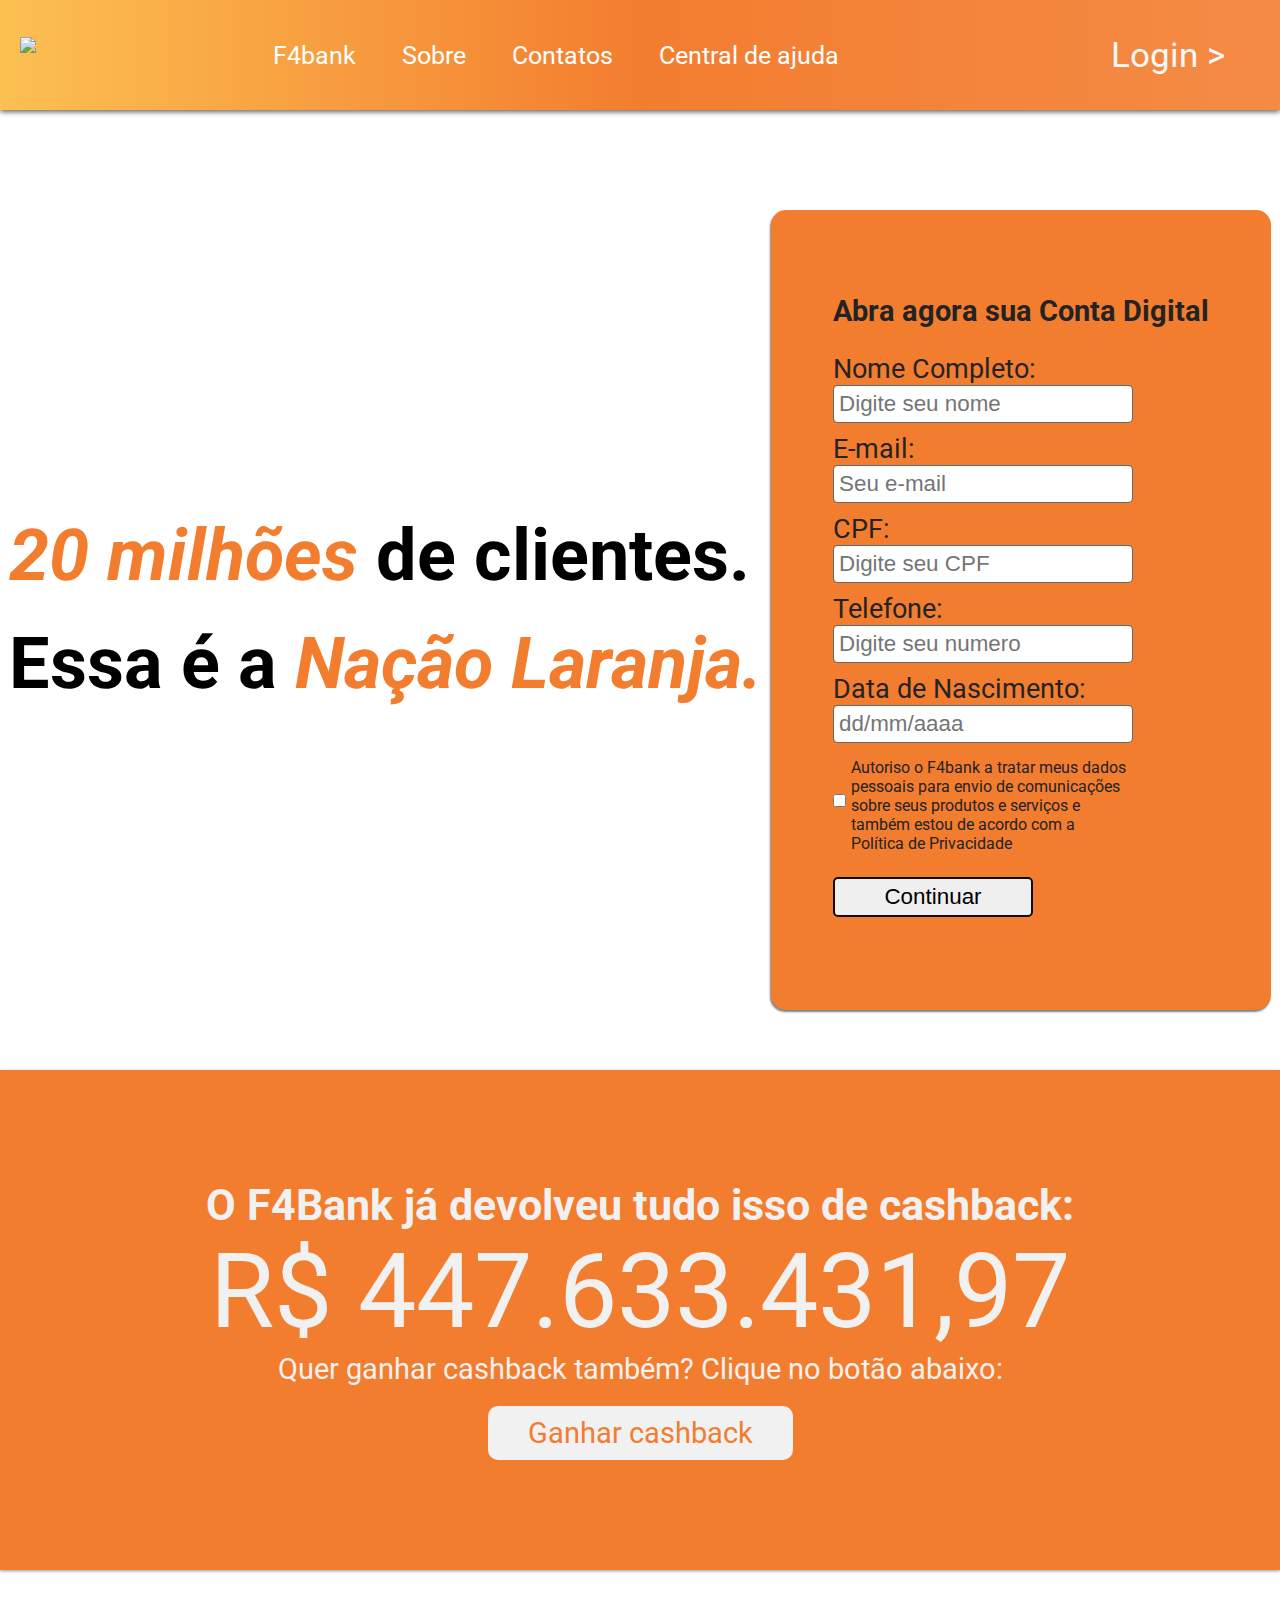
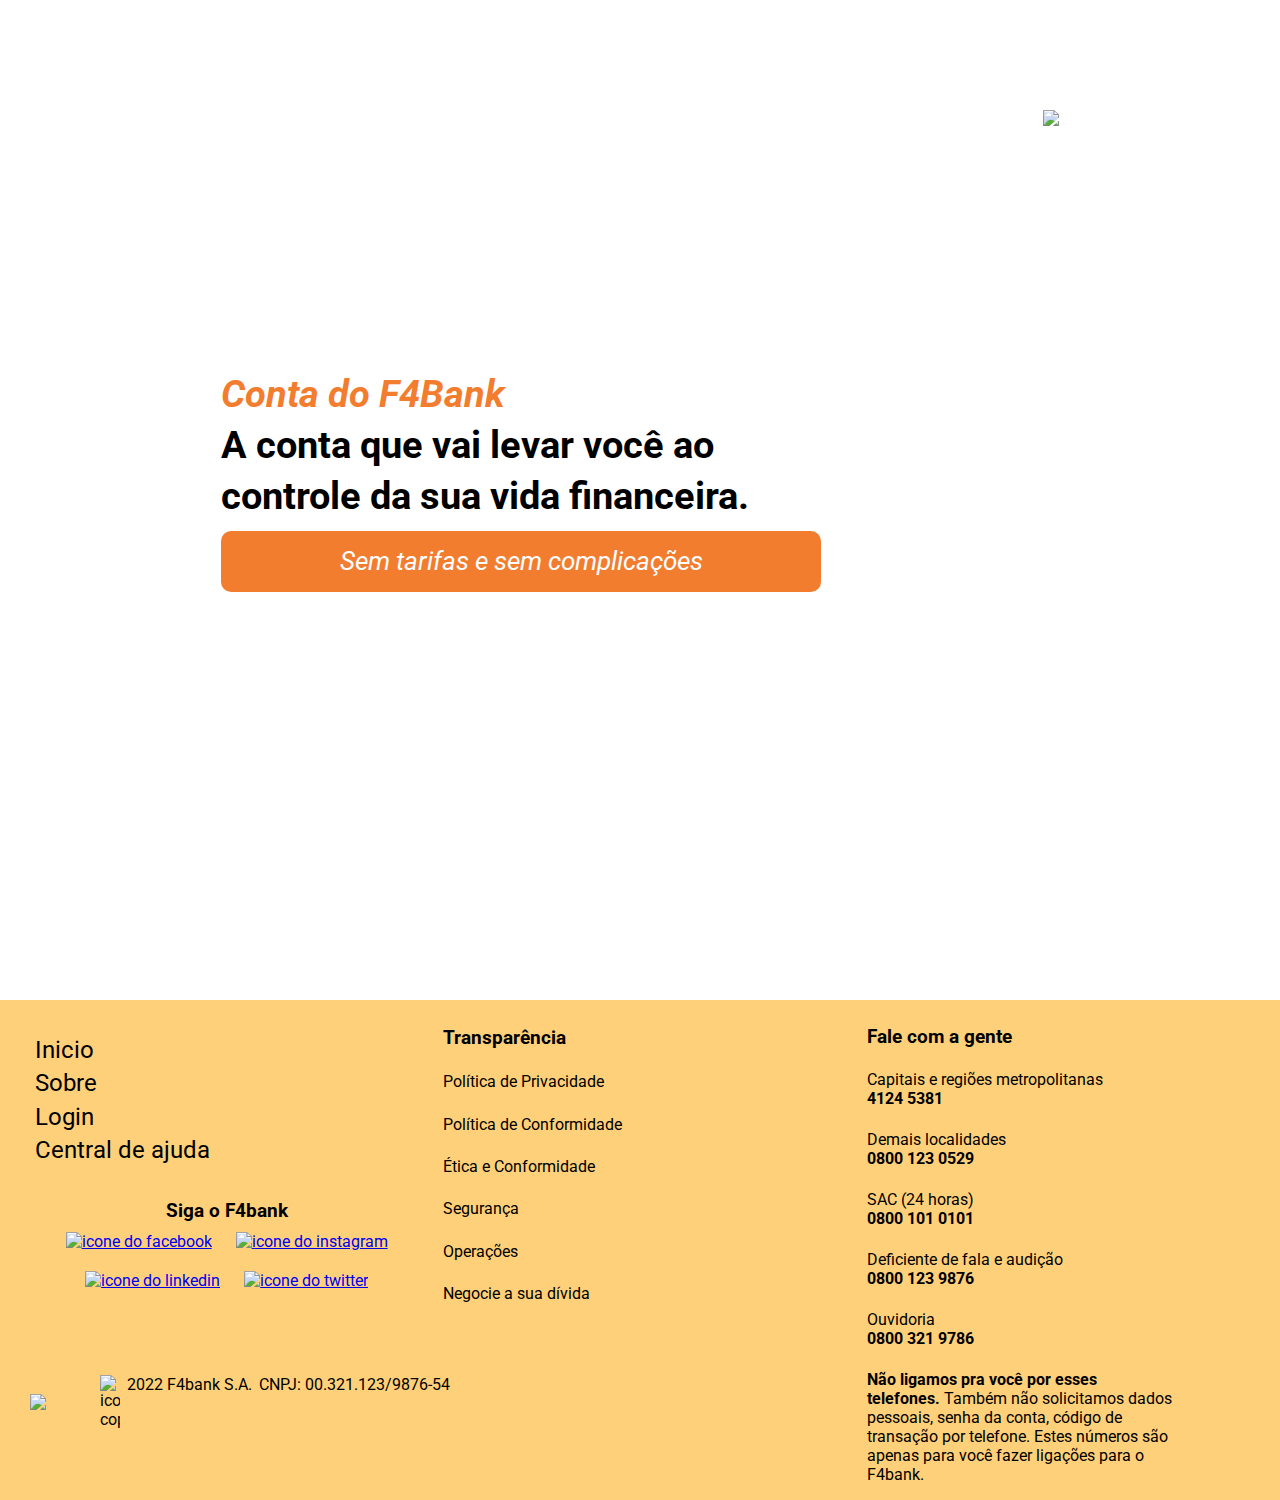
==== f4bank/index.html @ 66db9a90 "Responsividade do home, e do login feita" ====
<!DOCTYPE html>
<html lang="pt-BR">
<head>
    <meta charset="UTF-8">
    <meta http-equiv="X-UA-Compatible" content="IE=edge">
    <meta name="viewport" content="width=device-width, initial-scale=1.0">
    <link rel="preconnect" href="https://fonts.googleapis.com">
    <link rel="preconnect" href="https://fonts.gstatic.com" crossorigin>
    <link href="https://fonts.googleapis.com/css2?family=Roboto:wght@400;500&display=swap" rel="stylesheet">
    <link rel="icon"  type="image/jpg"  href="imagens/F4B.png" />
    <link rel="stylesheet" href="style.css">
    <title>F4Bank</title>
    <link href="/imagens/F4B.png" rel="icon">

</head>
<body>
    <header class="inicio-pagina" id="inicio">
        <a href="index.html"><img src="imagens/F4B.png"></a>
        <nav class="links">
            <a href="#f4bank">F4bank</a>
            <a target="_blank" href="Sobre/sobre.html">Sobre</a>
            <a href="#rodape">Contatos</a>
            <a target="_blank" href="Central-ajuda/central-de-ajuda.html">Central de ajuda</a>
        </nav>
        <a class="botao-login" href="Login/login.html">Login ></a>  
    </header>

    <div class="container-principal">
        <div class="container-frase">
            <h2>
                <span class="texto-laranja">20 milhões</span>
                <span >de clientes.</span>
                <br>
                <span>Essa é a 
                <span class="texto-laranja">Nação Laranja.</span>
            </span>
            </h2>
        </div>

        <div class="container-form" id="cadastro">
            <main>
                <h2>Abra agora sua Conta Digital</h2>
                <form>
                    <label for="nome">Nome Completo:</label>
                    <br>
                    <input class="campo-formulario" type="text" name="nome" id="nome" placeholder="Digite seu nome">
                    <br>
                    <label for="email">E-mail:</label>
                    <br>
                    <input class="campo-formulario" type="email" name="email" id="email" placeholder="Seu e-mail">
                    <br>
                    <label for="cpf">CPF:</label>
                    <br>
                    <input class="campo-formulario" type="text" name="cpf" id="cpf" maxlength="11" placeholder="Digite seu CPF">
                    <br>
                    <label for="tel">Telefone:</label>
                    <br>
                    <input class="campo-formulario" type="tel" name="tel" id="tel" placeholder="Digite seu numero">
                    <br>
                    <label for="data">Data de Nascimento:</label>
                    <br>
                    <input class="campo-formulario" type="tel" name="data" id="data"  placeholder="dd/mm/aaaa" maxlength="10">
                    <br>
                    <div class="checkbox">
                        <input type="checkbox" >
                        <span>Autoriso o F4bank a tratar meus dados <br> pessoais para envio de comunicações <br>
                        sobre seus produtos e serviços e  <br>
                        também estou de acordo com a <br>
                        <span>Política de Privacidade</span></span>
                    </div>
                    <br>
                    <input id="botao" type="submit" name="enviar" id="enviar" value="Continuar">
                </form>
            </main> 
        </div>
    </div>
    
    <section class="cashback">
        <div>
            <h2>O F4Bank já devolveu tudo isso de cashback:</h2>
        </div>
        <div>            
            <span>R$ 447.633.431,97</span>
        </div>
        <div>
            <p>Quer ganhar cashback também? Clique no botão abaixo:</p>
        </div>
        <div class="link-cashback">
            <a href="#cadastro">Ganhar cashback </a>
        </div>
    </section>

    <section>
        <div class="container-secundario" id="f4bank">
            <div class="frase-containerSec">
                <h2>
                    <span class="texto-laranja">Conta do F4Bank</span><br>
                    A conta que vai levar você ao<br>
                    controle da sua vida financeira.
                </h2>
                <a href="#inicio" class="texto-laranja">Sem tarifas e sem complicações</a>
            </div>

            <div class="img-containerSec">
                <img src="imagens/1649356374-.webp">
            </div>
        </div>
    </section>
    
    <footer id="rodape">
        <div id="container-primeira-coluna">
            <nav id="container-atalhos">
                <a href="#inicio">Inicio</a>
                <a href="Sobre/sobre.html" target="_blank">Sobre</a>
                <a href="Login/login.html" target="_blank">Login</a>
                <a href="Central-ajuda/central-de-ajuda.html" target="_blank">Central de ajuda</a>
            </nav>

            <div id="container-icones">
                <h3>Siga o F4bank</h3>
                <a href="https://pt-br.facebook.com/" target="_blank"><img class="icone-rodape" src="imagens/icons8-facebook.png" alt="icone do facebook"></a>
                <a href="https://www.instagram.com/" target="_blank"><img class="icone-rodape" src="imagens/icons8-instagram.png" alt="icone do instagram"></a>
                <a href="https://www.linkedin.com/home" target="_blank"><img class="icone-rodape" src="imagens/icons8-linkedin.png" alt="icone do linkedin"></a>
                <a href="https://twitter.com/?lang=pt-br" target="_blank" tabindex=""><img class="icone-rodape" src="imagens/icons8-twitter.png" alt="icone do twitter"></a>
            </div>
        </div>

        <div class="contatos2">
            <h3>Transparência</h3>

            <span>Política de Privacidade </span>

            <span>Política de Conformidade </span>

            <span>Ética e Conformidade </span>

            <span>Segurança</span>

            <span>Operações </span>

            <span>Negocie a sua dívida </span>

        </div>

        
        <div class="contatos">
            <h3>Fale com a gente</h3>

            <span>Capitais e regiões metropolitanas <br>
                <strong>4124 5381</strong>
            </span>
            
            <span>Demais localidades <br>
                <strong>0800 123 0529</strong>
            </span>
            
            <span>SAC (24 horas)  <br>
                <strong>0800 101 0101</strong>                
            </span>

            <span>Deficiente de fala e audição <br>
                <strong>0800 123 9876</strong>
            </span>

            <span>Ouvidoria <br>
                <strong>0800 321 9786</strong>
            </span>

            <span> <strong>Não ligamos pra você por esses <br>
                telefones. </strong>Também não solicitamos dados <br> 
                pessoais, senha da conta, código de <br>
                transação por telefone. Estes números são <br>
                apenas para você fazer ligações para o <br>
                F4bank.</span>
        </div>
        
        <div id="container-icone-e-copy">
            <img src="imagens/F4B.png" style="width: 50px;" id="img-footer">
            <div id="container-copy">
                <img id="copy" src="imagens/icons8-copyright.png" alt="icone copyright">
                <span>2022 F4bank S.A.</span>
                <span>CNPJ: 00.321.123/9876-54</span>
            </div>
        </div>

    </footer>

</body>
</html>
---- f4bank/style.css ----
* {
    margin: 0;
    padding: 0;
    box-sizing: border-box;
    object-fit: cover;
}

body {
    font-family: 'Roboto', sans-serif;
}
/* ------------------------------------------------*/

/* inicio, container que envolve todo header */
.inicio-pagina {
    background-image: linear-gradient(to right,#fcc051,#f37d2f,#f37d2fe3);
    display: flex;
    flex-wrap: wrap;
    justify-content: space-between;
    align-items: center;
    padding: 10px 20px;
    box-shadow: 0px 2px 5px  #0e0900a1;
    font-family: 'Roboto', sans-serif;
    font-size: 25px;
    min-height: 110px;
}
.inicio-pagina  img {
    width: 80px;
    margin-bottom: 15px;
}
/* ------------------------------------------------*/

/* inicio, parte dos links */
.inicio-pagina .links a {
    color: #fff;
    text-decoration: none;
    padding: 15px;
    margin: 10px 5px;
    border-radius: 15px;
}
.inicio-pagina .links a:hover {
    transition: 150ms;
    color: #050505;
    background-color: #f1f1f1;
    box-shadow: 1px 1px 3px #00000083;
}

.inicio-pagina .links a:active {
    color: #da8e03;
}
/* ------------------------------------------------*/

/* inicio, parte login de usuario*/
.inicio-pagina .botao-login {
    font-size: 35px;
    color: #f8f8f8;
    padding: 10px 35px ;
    border-radius: 15px;
    text-decoration: none;
}
.inicio-pagina .botao-login:hover {
    background-color: #f1f1f1;
    color: black;
    border: 1px solid #f1f1f1;
    box-shadow: 1px 1px 3px #00000083;
    text-decoration: underline;
}
.inicio-pagina .botao-login:active {
    color: #da8e03;
}
/* ------------------------------------------------*/
/*
.inicio-pagina .login {
    display: flex;
    flex-wrap: wrap;
    border: 1px solid;
    padding: 10px;
    border-radius: 15px;
    background-image: linear-gradient(to left,#ffb01ef8, #ffc82f, #f0880055 ) ;
    color: #fff;
    font-size: 20px;
}
.login div {
    margin: 0 10px;
}
.login input {
    border-radius: 5px;
    font-size: 15px;
    width: 140px;
    padding: 4px;
    margin: 2px 0;
}

*/

/*aplica estilo no container principal */
.container-principal {
    display: flex;
    justify-content: space-evenly;
    align-items: center;
    flex-wrap: wrap;
    width: 100%;
    margin-top: 100px;
    min-height: 80vh;
}
/* ------------------------------------------------*/

/* aplica estilo no container-frase dentro do container principal*/
.container-frase {
    display: flex;
    flex-direction: column;
    justify-content: center;
    align-items: center;
    font-size: 48px;
    line-height: 1.5;
    font-weight: bold;
}

.texto-laranja {
    color:#f37d2f;  
    font-style: italic; 
}
/* ------------------------------------------------*/

/* aplica estilo do campo de formulario */
.container-principal .container-form {
    display: flex;
    flex-direction: column;
    justify-content: center;
    align-items: center;
    background-color: #f37d2f;
    color: #242323;
    width: 500px;
    height: 800px;
    border-radius: 15px;
    box-shadow: -1px 2px 2px #00000081;
}

.container-principal .container-form h2 {
    font-size: 1.8em;
    margin-bottom: 25px;
}
/* abaixo, estilo dos inputs do container-principal */

.container-principal label {
    font-size: 1.7em;
}
.container-principal .container-form input {
    font-size: 1.4em;    
    padding: 5px;
    border: 1px solid #00000098;
    border-radius: 5px;
    margin-bottom: 10px;
}
.container-principal .container-form input:hover {
    box-shadow: 1px 2px 3px #000;
}
/* abaixo, estilo da div que ta o checkbox*/
.container-principal .checkbox {
    display: flex;
    margin-top: 5px;
}
.container-principal .checkbox input {
    margin-right: 5px;
    padding: 10px;
}

/*aplica estilo no botão do form */
#botao {
    margin-top: 5px;
    padding: 5px;
    
    border: 2px solid #0e0d0d;
    border-radius: 5px;
    width: 200px;
}
/* ------------------------------------------------*/


/* abaixo, estilo da section cashback*/
.cashback {
    margin-top: 60px;
    background-color: #f37d2f;
    height: 500px;
    font-size: 1.8em;
    color: #f1f1f1;

    display: flex;
    align-items: center;
    justify-content: center;
    flex-direction: column;
    box-shadow: 0 1px 3px #00000069;
}
.cashback span {
    font-size: 3.6em;
}
.cashback .link-cashback {
    background-color: #f1f1f1;
    margin-top: 20px;
    padding: 10px 20px;
    border-radius: 10px;
}
.cashback .link-cashback:hover {
    background-image: linear-gradient(to right, #1d1b1b,#884418,#353333);
    box-shadow: 0 2px 2px black;
}

.cashback .link-cashback a {
    color: #f37d2f;
    padding: 10px 20px;
    text-decoration: none;
    
}
.cashback .link-cashback a:hover {
    color: #f1f1f1;
    text-decoration: underline;
}
/* ------------------------------------------------*/



/* abaixo, estilo do container secundario*/
.container-secundario {
    display: flex;
    justify-content: space-evenly;
    align-items: center;
    flex-wrap: wrap;
    min-height: 100vh;
    margin-top: 80px;
}
.container-secundario .frase-containerSec {
    margin-bottom: 40px;
    display: flex;
    width: 600px;
    flex-direction: column;
    justify-content: center;
    border-radius: 15px;
    font-size: 1.6em;
    line-height: 2em;
    height: 350px;
}
.container-secundario .frase-containerSec a {
    background-color: #f37d2f;
    padding: 5px 10px;
    color: white;
    border-radius: 10px;
    margin-top: 10px;
    text-align: center;
    text-decoration: none;
}
.container-secundario .frase-containerSec a:hover {
    background-image: linear-gradient(to right, #000000,#f37d2f,#000000);
    text-decoration: underline;
}
.container-secundario .img-containerSec {
    height: 800px;
    margin-top: 20px;
}
.container-secundario .img-containerSec img {
    height: 100%;
}
/* ------------------------------------------------*/


/*aplica estilo para footer e o seus conteúdos */
#rodape {
    width: 100%;
    /* background-color: #f37d2f; */
    background-color: rgba(255, 192, 76, 0.744);
    min-height: 100px;
    height: 500px;
    
    display: grid;
    grid-template-columns: 1fr 1fr 1fr;
    grid-template-rows: 30% 30% 30%;
    column-gap: 10px;

    margin-top: 50px;
    padding-top: 15px;
    padding-left: 20px;

    position: relative;
}
/* ----------------------------------- */

/* ----------------------------- aplica estilo para os atalhos que estão no footer ---------------------------------*/
#container-atalhos{
    height: 140px;
    margin-left: 15px;

    display: flex;
    flex-direction: column;
    justify-content: space-evenly;
    
    font-size: 1.5rem;
}

#container-atalhos a , a:visited{
    color: black;
    text-decoration: none;
}

#container-atalhos a:hover {
    color: white;
}
/* ----------------------------------------------- */


/*define estilo para os primeiros elementos da direita para esquerda*/
#container-primeira-coluna{
    display: flex;
    flex-direction: column;
    justify-content: space-around;
    align-items: start;
    height: 300px;
}
/*---------------------------------------*/


/*aplica estilo para os icones no footer*/
#container-icones{
    text-align: center;
}

.icone-rodape{
    width: 26px;
    height: 26px;
    margin: 10px;
}
/* -------------------------------------------------- */


/*define estilo para as colunas de informação (TRANSPARENCIA E CONTATOS)*/
.contatos{
    height: 480px;
    display: flex;
    flex-direction: column;
    justify-content: space-around;
}

.contatos2{
    height: 300px;
    display: flex;
    flex-direction: column;
    justify-content: space-around;   
}
/* ------------------------------------*/


/* aplica estilo para o container do logo e do icone copy */
#container-icone-e-copy{
    position: absolute;
    top: 75%;
    width: 500px;
    
    display: flex;
    flex-direction: row;
    align-items: center;
    margin-left: 30px;
}

#container-copy{
    margin-left: 20px;
    display: flex;
    flex-direction: row;
    justify-content: space-between;
    width:350px;
}

#copy{
    width:20px;
}




@media (max-width: 600px) {
    /* abaixo, estilo do header */
    .inicio-pagina .links {
        display: none;
    }
    .inicio-pagina .botao-login {
        font-size: 25px;
    }
    .inicio-pagina img {
        max-width: 70px;
    }  
    
    /*abaixo, estilo do container-principal*/
    .container-principal .container-frase {
        font-size: 2em;
        margin-bottom: 30px;
        text-align: center;
    }
    .container-form {
        max-width: 450px;
        max-height: 650px;
        font-size: 14px;
    }
    
    /* abaixo, estilo do cashback*/
    .cashback {
        border-radius: 15px;
    }
    section.cashback h2 {
        text-align: center;
        font-size: 32px;
        margin-bottom: 25px;
        font-weight: 400;
    }
    .cashback span {
        font-size: 42px;
        font-weight: bold;
    }
    .cashback p {
        font-size: 22px;
        text-align: center;
        margin-top: 15px;
    }

    /* abaixo, estilo do container-secundario */
    .container-secundario h2 {
        margin-bottom: 20px;
        text-align: center;
    }
    .container-secundario a {
        font-size: 22px;
    }
    .container-secundario .img-containerSec {
        max-height: 500px;
        width: 100%;
        text-align: center;
    }

    /*abaixo, estilo do footer*/
    #rodape {
        font-size: 15px;
        display: flex;
        justify-content: space-around;
        align-items: center;
        flex-wrap: wrap;
        height: 100%;
        padding: 20px 0;
        background-color: #f37d2f;
    }
    #container-primeira-coluna {
        display: flex;
        flex-direction: column; 
    }
    
    .contatos {
        margin: 0 auto;
        display: flex;
        height: 100%;
        padding: 20px 0;
    }
    .contatos span {
        margin: 5px 0;
    }
    

    #container-icone-e-copy {
        position: inherit;
        font-size: 12px;
        margin: 5px 0;
    }

    #img-footer {
        display: none;
    }

    #container-copy {
        width: 100%;
        margin: 4px 0;
        display: flex;
        justify-content: space-evenly;
    }
}
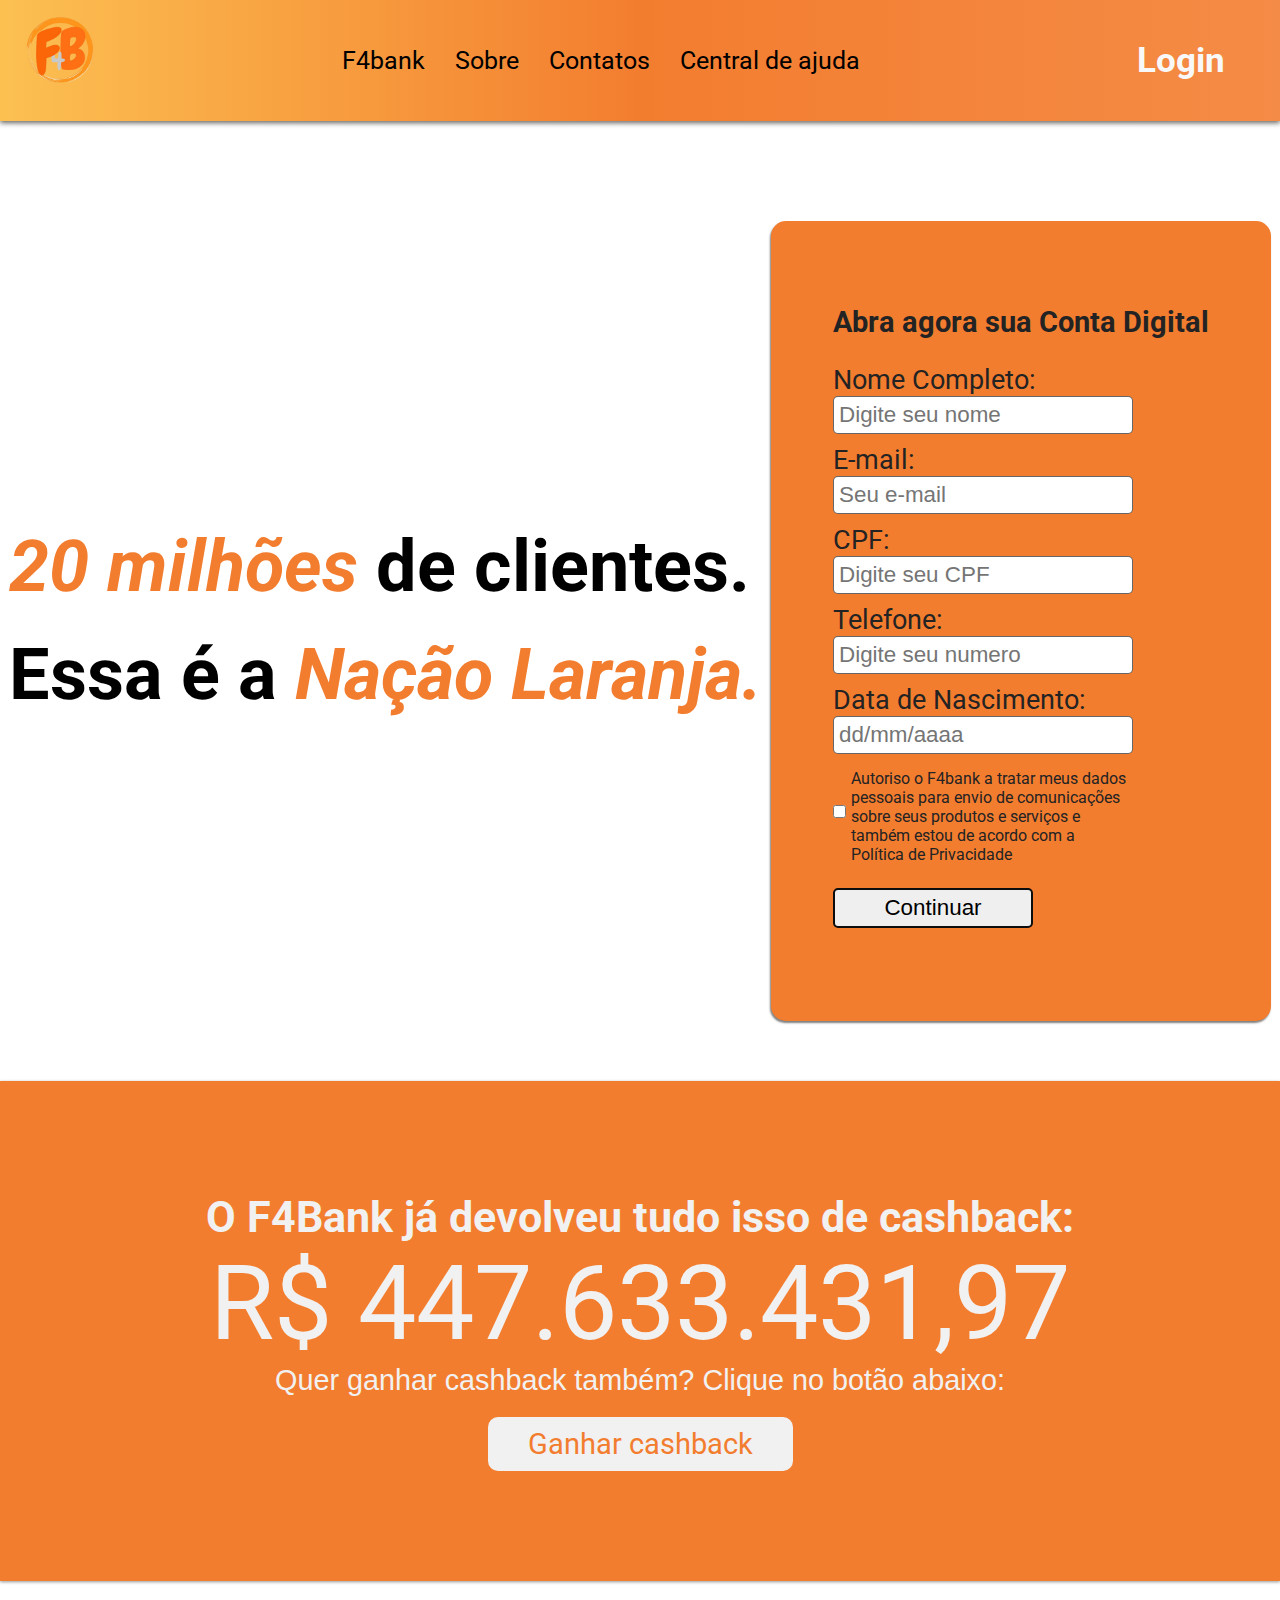
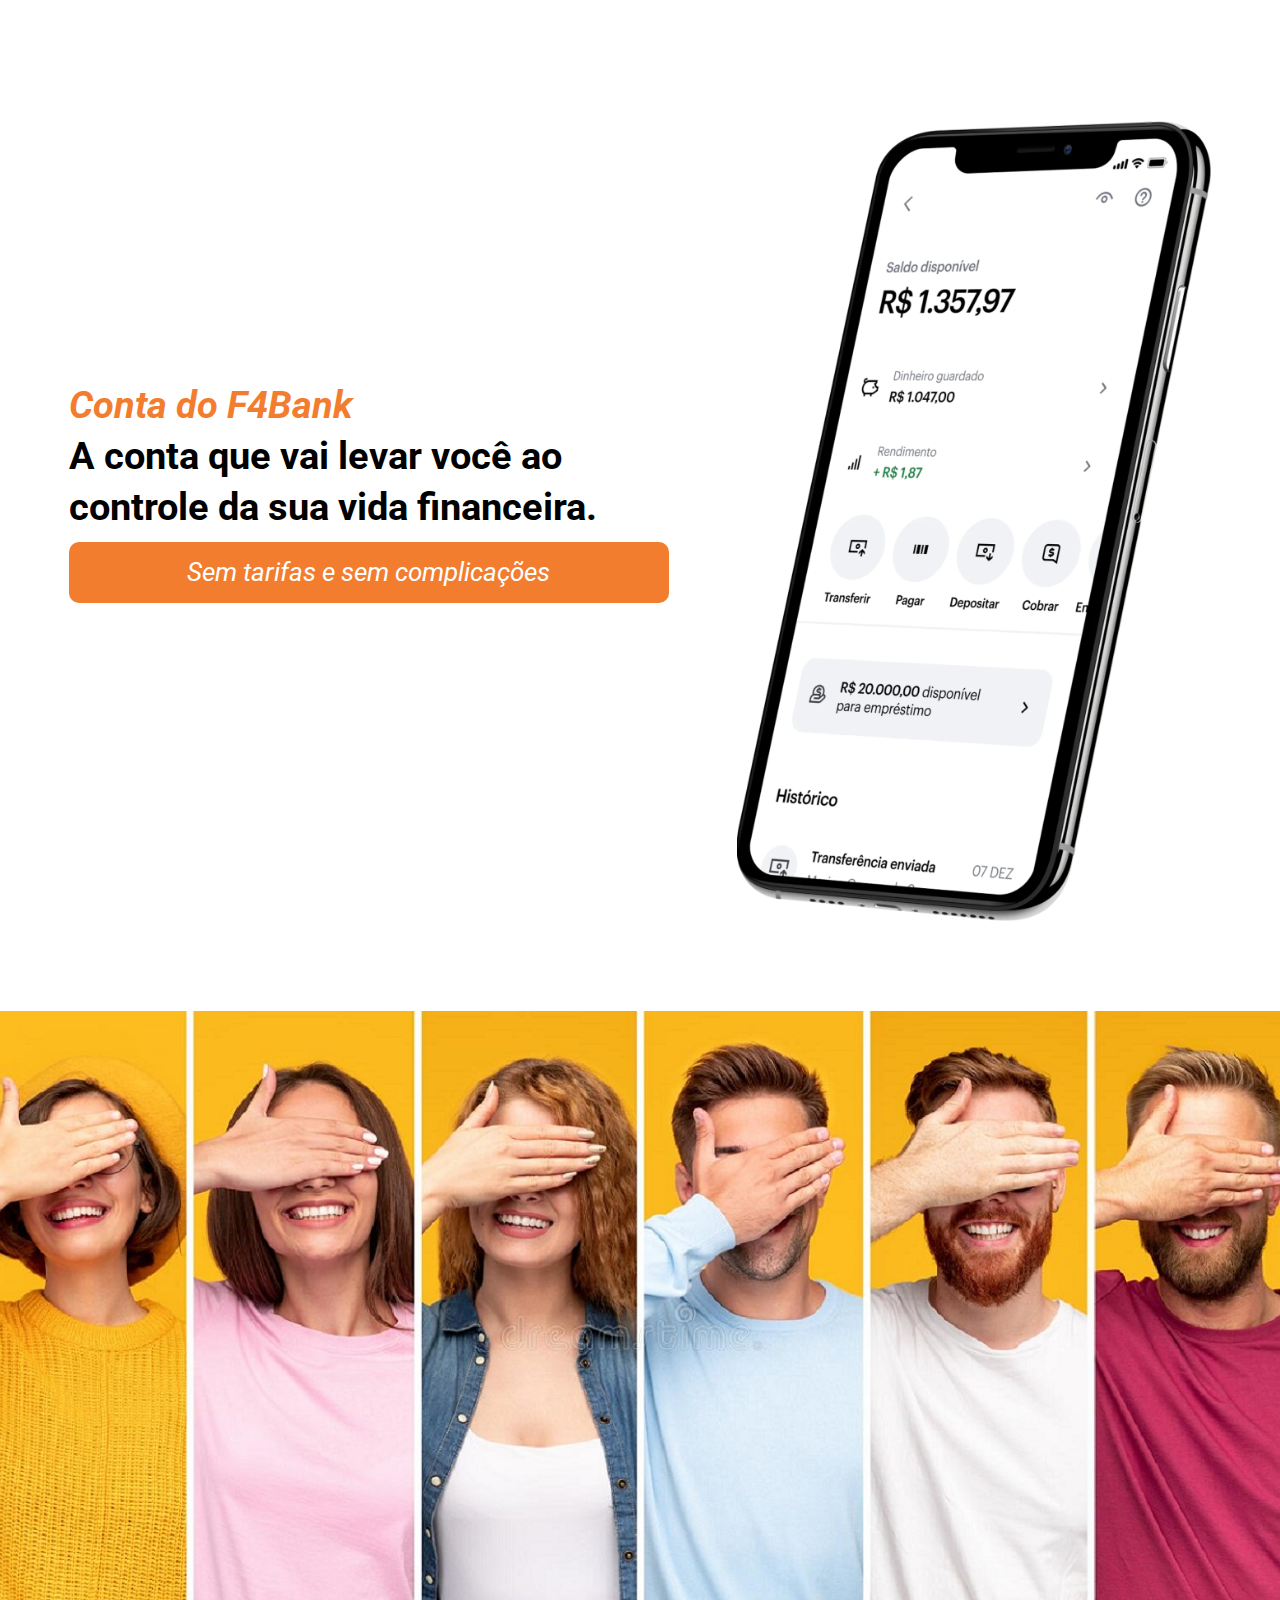
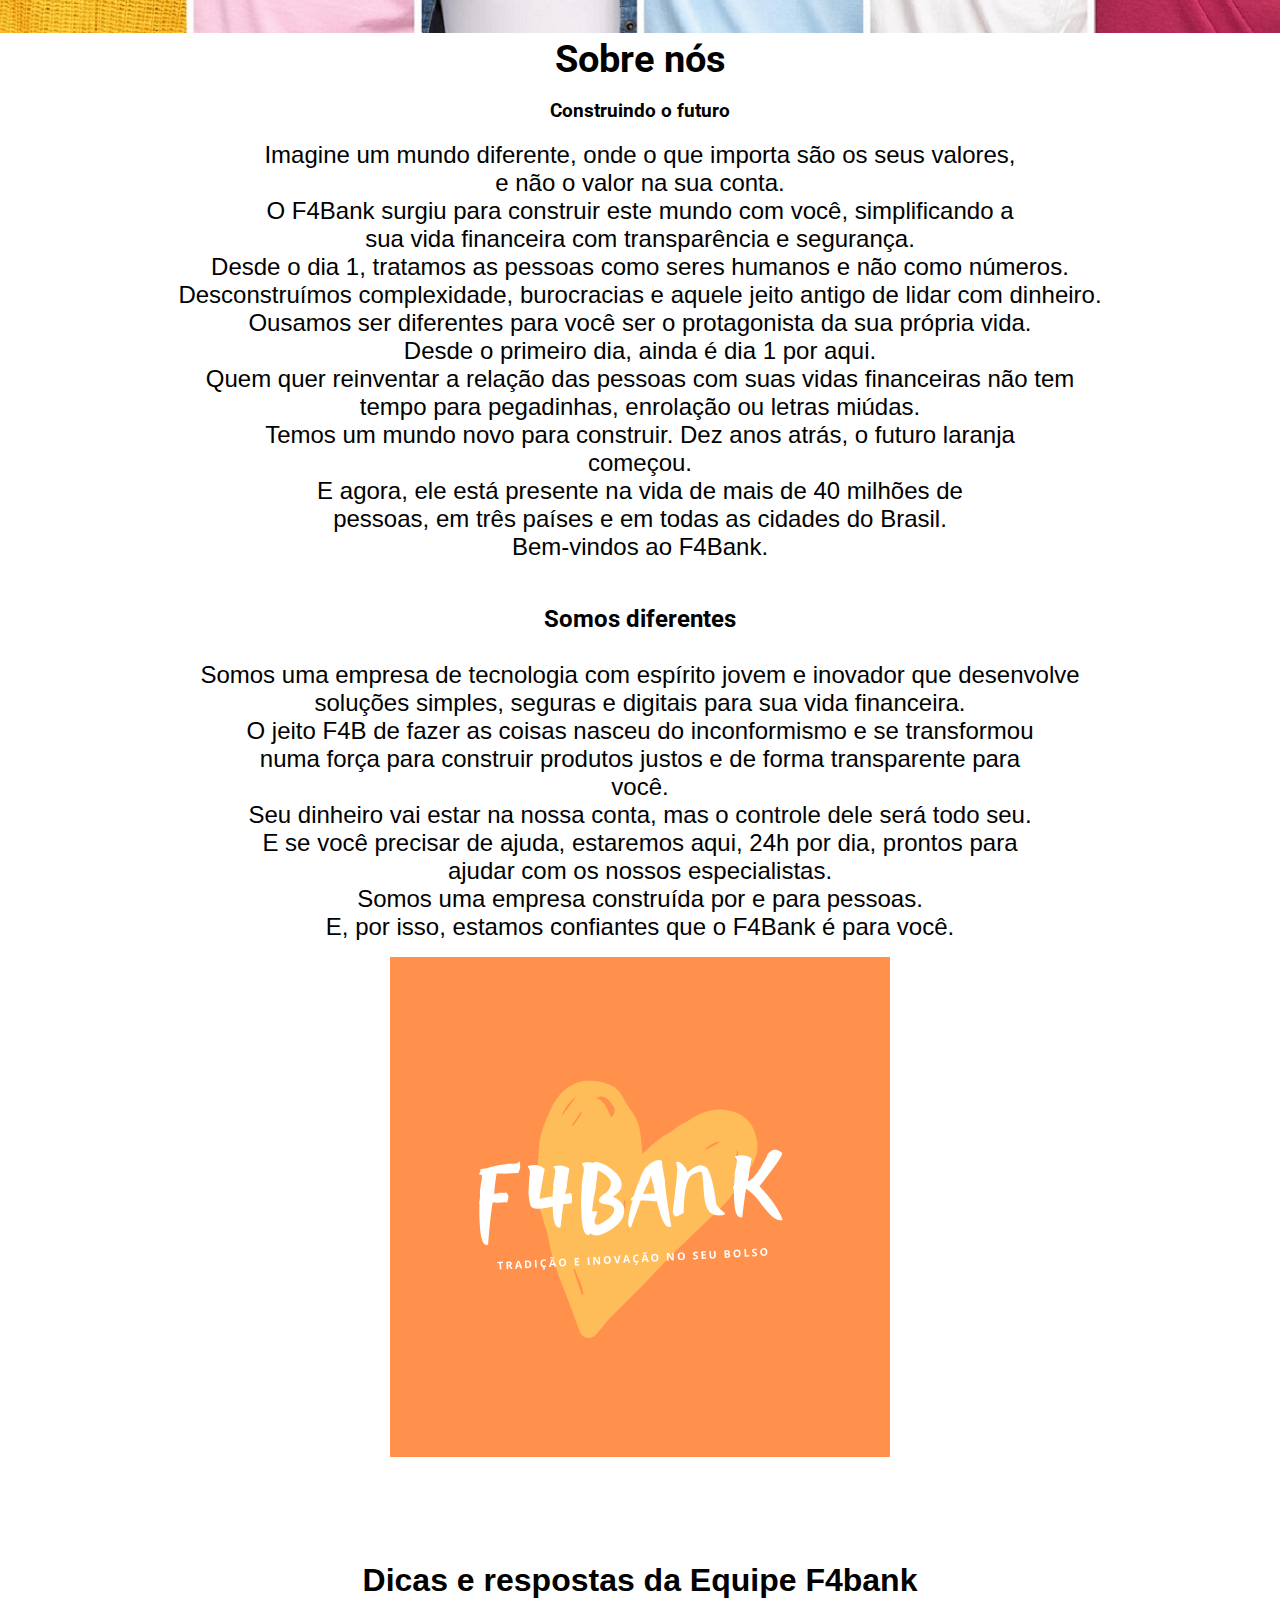
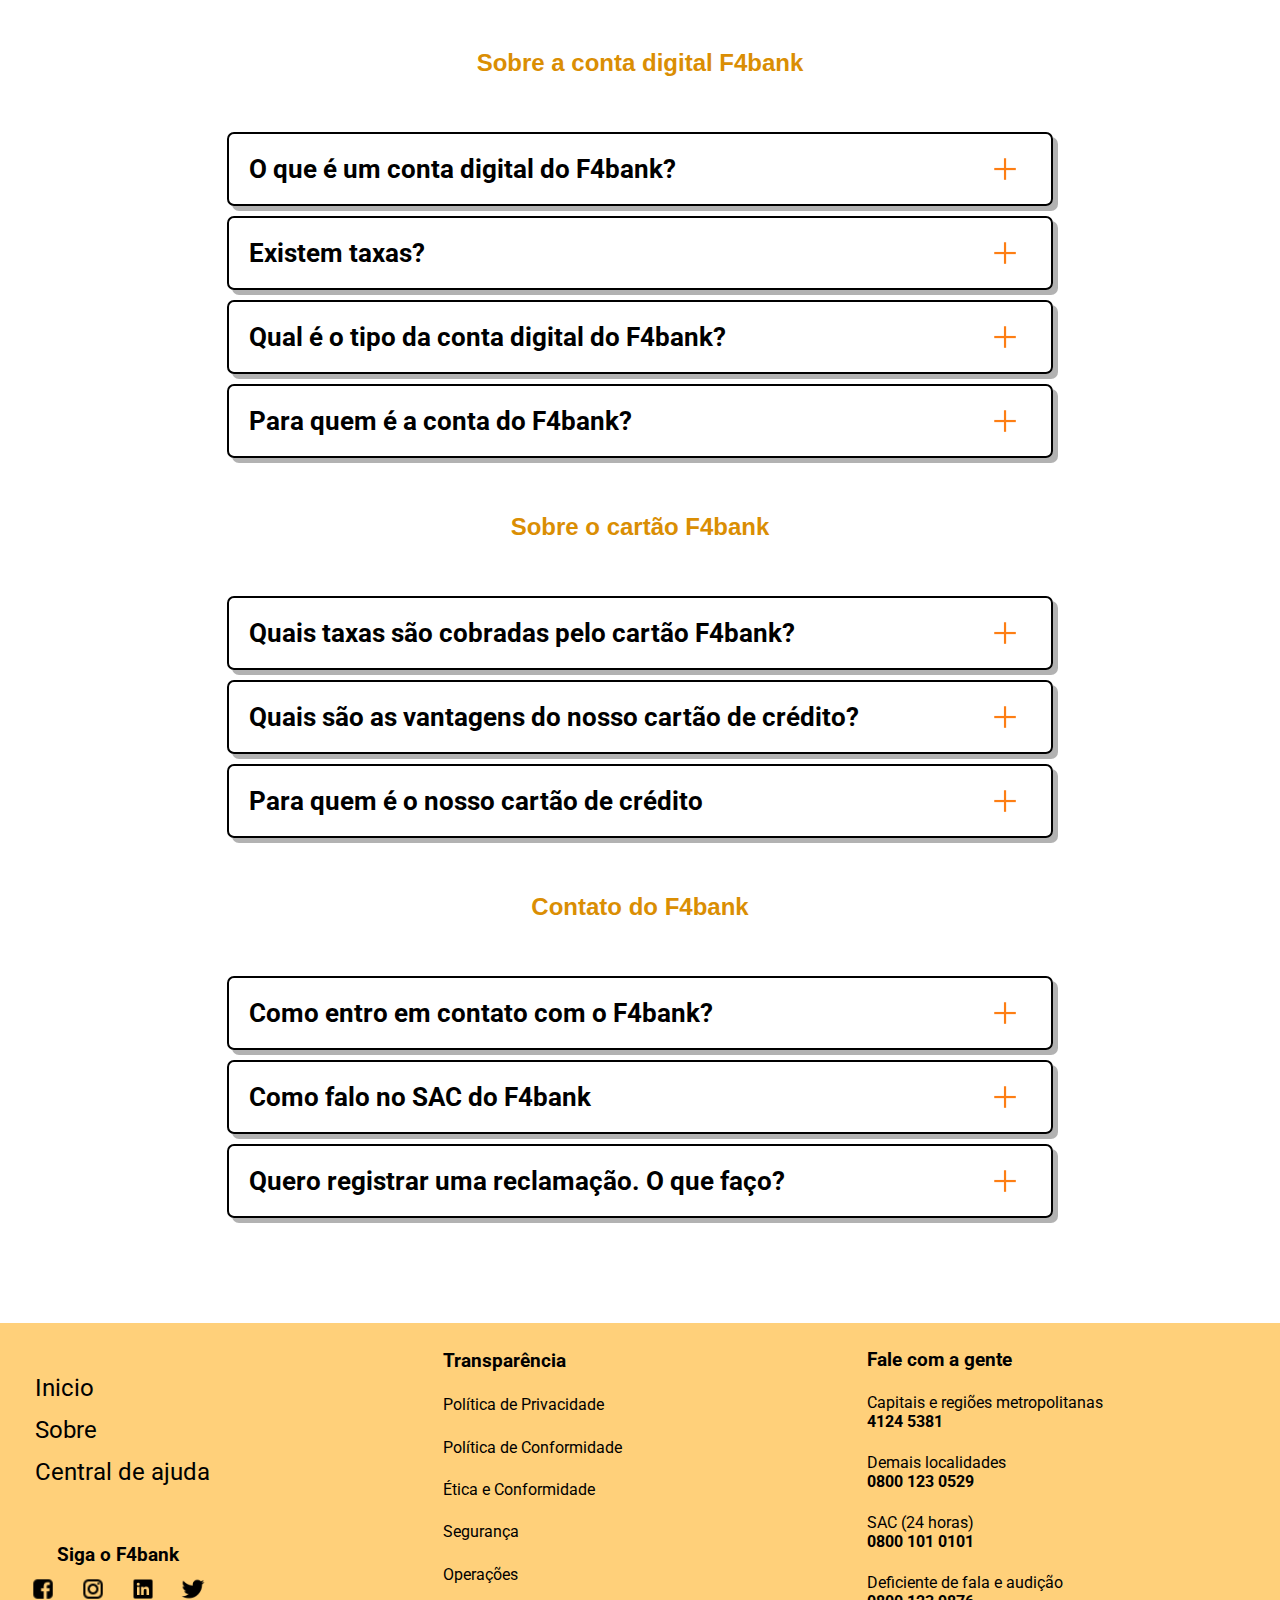
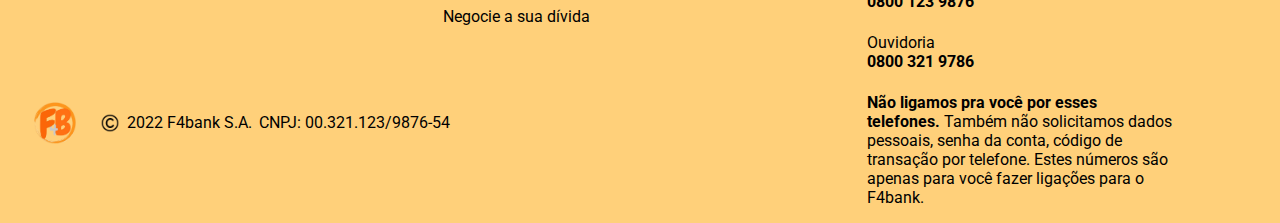
==== commit c44e3acd: "Merge 79f59f18098016f9f7c66ebf137109c4b2ee0a74 into 162155c165729e8b58cd5bc12a90638386e42e09" ====
--- a/f4bank/index.html
+++ b/f4bank/index.html
@@ -15,17 +15,41 @@
 </head>
 <body>
     <header class="inicio-pagina" id="inicio">
-        <a href="index.html"><img src="imagens/F4B.png"></a>
-        <nav class="links">
-            <a href="#f4bank">F4bank</a>
-            <a target="_blank" href="Sobre/sobre.html">Sobre</a>
-            <a href="#rodape">Contatos</a>
-            <a target="_blank" href="Central-ajuda/central-de-ajuda.html">Central de ajuda</a>
+        <a href="index.html" class="tirar-no-media-1"><img src="imagens/F4B.png"></a>
+        <nav>
+           <ul class="links">
+               <li> <a href="#f4bank" class="tirar-no-media">F4bank</a></li>
+               <li><a href="#sobre">Sobre</a></li>
+               <li><a href="#rodape">Contatos</a></li>
+               <li><a  href="#central-de-ajuda">Central de ajuda</a></li>
+           </ul>
         </nav>
-        <a class="botao-login" href="Login/login.html">Login ></a>  
+        <div class="botao-login" href="Login/login.html">
+            <h4 id="login-drop" onclick="clicou()">Login</h4>
+
+            <div id="fazer-login" >
+                <div class="container-login">
+                    <form class="login">
+                        <div class="login-cpf">
+                            <label for="cpf">CPF</label><br> 
+                            <input type="text" name="cpf" id="cpf" maxlength="11" placeholder="...........">
+                        </div>
+                        <div class="login-senha">
+                            <labe for="senha">Senha</label><br>
+                            <input type="password" name="senha" id="senha" placeholder="Digite sua senha">
+                        </div>
+                        <input class="botao-enviar" type="submit" name="enviar" id="enviar" value="CONTINUAR">
+                    </form>
+                    <nav>
+                        <a href="#central-de-ajuda">Esqueci minha senha </a>
+                        <a href="#cadastro">Ainda não sou cliente</a>
+                    </nav>
+                </div>
+            </div>
+        </div>  
     </header>
-
-    <div class="container-principal">
+    <!--///////////////////////////////////////////////////////////////////////////-->
+    <div class="container-principal" id="container-principal" onclick="reclicou()">
         <div class="container-frase">
             <h2>
                 <span class="texto-laranja">20 milhões</span>
@@ -36,7 +60,7 @@
             </span>
             </h2>
         </div>
-
+        
         <div class="container-form" id="cadastro">
             <main>
                 <h2>Abra agora sua Conta Digital</h2>
@@ -74,7 +98,7 @@
             </main> 
         </div>
     </div>
-    
+    <!--///////////////////////////////////////////////////////////////////////////-->
     <section class="cashback">
         <div>
             <h2>O F4Bank já devolveu tudo isso de cashback:</h2>
@@ -89,7 +113,7 @@
             <a href="#cadastro">Ganhar cashback </a>
         </div>
     </section>
-
+    <!--///////////////////////////////////////////////////////////////////////////-->
     <section>
         <div class="container-secundario" id="f4bank">
             <div class="frase-containerSec">
@@ -106,14 +130,270 @@
             </div>
         </div>
     </section>
-    
+    <!--///////////////////////////////////////////////////////////////////////////-->
+    <section id="sobre">
+        <div class="imagem-pessoas">
+            <img src="imagens/pessoas-laranja.jpg" alt="pessoas">
+        </div>
+        <div>
+            <h1>
+                <span>
+                    Sobre nós
+                </span>
+            </h1><br>
+        </div>
+
+        <div>
+            <h3>Construindo o futuro</h3><br>
+        </div>
+
+        <div class="Texto1">
+            <p>Imagine um mundo diferente, onde o que importa são os seus valores, 
+                e não o valor na sua conta. 
+                O F4Bank surgiu para construir este mundo com você, simplificando a 
+                sua vida financeira com transparência e segurança. 
+                Desde o dia 1, tratamos as pessoas como seres humanos e não como números. 
+                Desconstruímos complexidade, burocracias e aquele jeito antigo de lidar com dinheiro. 
+                Ousamos ser diferentes para você ser o protagonista da sua própria vida. 
+                Desde o primeiro dia, ainda é dia 1 por aqui. 
+                Quem quer reinventar a relação das pessoas com suas vidas financeiras não tem
+                tempo para pegadinhas, enrolação ou letras miúdas. 
+                Temos um mundo novo para construir. Dez anos atrás, o futuro laranja 
+                começou. 
+                E agora, ele está presente na vida de mais de 40 milhões de 
+                pessoas, em três países e em todas as cidades do Brasil. 
+                Bem-vindos ao F4Bank.
+
+            </p>
+        </div>
+        <div>
+            <h2>
+                <span>
+                    Somos diferentes
+                </span>
+            </h2>
+        </div>
+        <div class="Texto2">
+            <p>
+                Somos uma empresa de tecnologia com espírito jovem e inovador que desenvolve
+                 soluções simples, seguras e digitais para sua vida financeira.
+                 O jeito F4B de fazer as coisas nasceu do inconformismo e se transformou 
+                 numa força para construir produtos justos e de forma transparente para 
+                 você. 
+                 Seu dinheiro vai estar na nossa conta, mas o controle dele será todo seu. 
+                 E se você precisar de ajuda, estaremos aqui, 24h por dia, prontos para 
+                 ajudar com os nossos especialistas. 
+                 Somos uma empresa construída por e para pessoas. 
+                 E, por isso, estamos confiantes que o F4Bank é para você.
+            </p>
+        </div>
+        <div class="logo-f4bank">
+            <img src="imagens/f4bank.png" alt="">
+        </div>
+    </section>
+    <!--///////////////////////////////////////////////////////////////////////////-->
+
+    <section id="central-de-ajuda">
+        <div>
+            <h1>
+                <span id="h1">
+                    Dicas e respostas da Equipe F4bank
+                </span>
+            </h1>
+        </div>
+
+        <div class="sobre-conta">
+            <h2>Sobre a conta digital F4bank</h2>
+        </div>
+
+
+        <div class="container-perguntas">    
+            <div class="container2">
+            <h3>O que é um conta digital do F4bank? </h3>
+                <img  id="pergunta1" src="imagens/icone-de-mais.png" rel="icon" alt="icone do sinal de mais"
+                onclick="transformaEmMenos();"
+                onclick= "transformaEmMais();" >
+            </div>
+ 
+            <div class="respostas" id="resposta01">
+                <br>
+                <span>A conta digital do F4bank foi projetada para todos que desejam serviços bancários transparentes, simples e sem taxas abusivas.
+                    <br> Ele foi criado para redefinir a maneira como você administra seu dinheiro. Para cumprir esse papel, a conta digital do F4bank:
+                </span>
+                    <br><br>
+                <p>— Oferece transferências gratuitas e ilimitadas para qualquer banco; </p>
+                <br>
+                <p>— Inclui um cartão com opção de débito para que possa efetuar compras ou levantamentos em dinheiro. </p>
+                <br>
+                <p>— Não possui anuidade ou taxas de manutenção;</p>
+            </div>
+
+        </div>
+ 
+        <div class="container-perguntas">
+            <div class="container2">
+            <h3>Existem taxas?</h3>
+                <img id="pergunta2"   src="imagens/icone-de-mais.png" rel="icon"
+                onclick="transformaEmMenos2();"
+                onclick= "transformaEmMais2();">
+            </div>
+            <div class="respostas" id="resposta02">
+                <br>
+                <span>Sua conta digital do F4bank não tem anuidade, e você não pagará nada para transferir seu dinheiro para outro banco ou para fazer depósitos via boleto bancário. Você também não paga nada para receber ou ativar um cartão com a opção de débito. </span>
+                <br><br>
+                <span>Nossos clientes podem utilizar qualquer caixa eletrônico das redes Banco24Horas e Saque e Pague para realizar saques. Contudo, você pagará uma taxa de R$ 4,50 para cada saque realizado, que é exatamente o que temos que pagar para usar essas redes de saque.</span>
+            
+            </div>
+        </div>
+
+        <div class="container-perguntas">
+            <div class="container2">
+            <h3>Qual é o tipo da conta digital do F4bank?</h3>
+                <img id="pergunta3" src="imagens/icone-de-mais.png" rel="icon"
+                onclick="transformaEmMenos3();"
+                onclick= "transformaEmMais3();">
+            </div>
+            <div class="respostas" id="resposta03">
+                <br>
+                <span>Nós possuimos dois tipos de conta: a conta pagamento e a conta corrente.</span>
+                <br>
+                <span>Diferença entre as contas: </span>
+
+                <br><br>
+
+                <span>A diferença da conta pagamento para corrente é a liberação de alguns serviços como, por exemplo, o CDB, limite de crédito e a escolha de cor do cartão. Esses, são serviços que só quem possui a conta corrente podem utilizar. <br>
+                Além disso, conta pagamento é voltada para clientes que possuem apenas a função débito liberada.
+                </span>
+            </div>
+        </div>
+
+        <div class="container-perguntas">
+            <div class="container2">
+                <h3>Para quem é a conta do F4bank?</h3>
+                <img id="pergunta4" src="imagens/icone-de-mais.png" rel="icon"
+                onclick="transformaEmMenos4();"
+                onclick= "transformaEmMais4();">
+            </div>
+            <div class="respostas" id="resposta04">
+                <br>
+                <span>Você não precisa passar por nenhum tipo de verificação de crédito para abrir uma conta digital do F4bank. Realizamos apenas uma análise de inscrição. Além disso, nossos únicos requisitos para os clientes são: <br> 
+                ter no mínimo 18 anos, ser residente no Brasil, ter CPF regular na Receira Federal Brasileira e um smartphone compatível com nosso aplicativo para Android ou iOS.</span>
+            </div>
+        </div>
+
+        <div class="sobre-conta">
+            <h2>Sobre o cartão F4bank</h2>
+        </div>
+
+        <div class="container-perguntas">
+            <div class="container2">
+                <h3>Quais taxas são cobradas pelo cartão F4bank?</h3>
+                <img id="pergunta5" src="imagens/icone-de-mais.png" rel="icon"
+                onclick="transformaEmMenos5();"
+                onclick= "transformaEmMais5();">
+            </div>
+            <div class="respostas" id="resposta05">
+                <br>
+                <span> Como usamos canais 100% digitais e reduzimos ao mínimo a burocracia, podemos repassar a você apenas economia, e não custos. A única taxa que temos para o cartão de crédito F4bank é para a adesão ao programa de benefícios do nosso cartão. Ao contrário da maioria dos outros cartões, essa taxa é opcional e nos permite oferecer ainda mais benefícios para ajudá-lo a otimizar sua vida.</span>
+            </div>
+        </div>
+        
+        <div class="container-perguntas">
+            <div class="container2">
+                <h3>Quais são as vantagens do nosso cartão de crédito?</h3>
+                <img id="pergunta6" src="imagens/icone-de-mais.png" rel="icon"
+                onclick="transformaEmMenos6();"
+                onclick= "transformaEmMais6();">
+            </div>
+            <div class="respostas" id="resposta06">
+                <br>
+                <span>Além do controle simples e transparente de seus gastos em tempo real (sem taxas ou anuidade), você também pode obter descontos por pagar suas parcelas antecipadamente. No app, você ainda pode bloquear e desbloquear seu cartão, solicitar aumento de limite de crédito e alterar a data de vencimento da sua fatura. Saiba mais sobre cada funcionalidade e seus respectivos termos em nossa página inicial.</span>
+            </div>
+        </div>
+        <div class="container-perguntas">
+            <div class="container2">
+                <h3>Para quem é o nosso cartão de crédito</h3>
+                <img id="pergunta7" src="imagens/icone-de-mais.png" rel="icon"
+                onclick="transformaEmMenos7();"
+                onclick= "transformaEmMais7();">
+            </div>
+            <div class="respostas" id="resposta07">
+                <br>
+                <span>
+                    O cartão de crédito F4bank foi pensado para todos que desejam uma experiência simples e transparente na hora de gerenciar seus gastos.<br>
+                    Os requisitos são os mesmos para abrir um conta digital, são eles: <br>
+                    ter no mínimo 18 anos, ser residente no Brasil, ter CPF regular na Receira Federal Brasileira e um smartphone compatível com nosso aplicativo para Android ou iOS.  <br><br>
+                    Todos os interessados em ter um cartão F4bank passam por uma avaliação de cadastro e uma verificação de crédito. 
+                </span>
+            </div>
+        </div>
+
+
+        <div class="sobre-conta">
+            <h2>Contato do F4bank </h2>
+        </div>
+
+        <div class="container-perguntas">
+            <div class="container2">
+                <h3>Como entro em contato com o F4bank?</h3>
+                <img id="pergunta8" src="imagens/icone-de-mais.png" rel="icon"
+                onclick="transformaEmMenos8();"
+                onclick= "transformaEmMais8();">
+            </div>
+            <div class="respostas" id="resposta08">
+                <br>
+                <span>
+                Você pode entrar em contato com a gente pelo telefone, no 4124 5381 (Capitais e Regiões Metropolitanas), 0800 123 0529 (demais localidades). Caso você seja deficiente de fala e audição, entre em contato com a gente através do 0800 123 9876. 
+                <br>
+                Caso prefira, você também pode entrar em contato com a gente pelo chat.  
+                Nossos canais de atendimento estão disponíveis 24h, todos os dias da semana.</span>
+            </div>
+        </div>
+
+        <div class="container-perguntas">
+            <div class="container2">
+                <h3>Como falo no SAC do F4bank</h3>
+                <img id="pergunta9" src="imagens/icone-de-mais.png" rel="icon"
+                onclick="transformaEmMenos9();"
+                onclick= "transformaEmMais9();">
+            </div>
+            <div class="respostas" id="resposta09">
+                <br>
+                <span>Você pode falar no nosso SAC através do telefone 0800 101 0101. Este canal está disponível 24h,<br> 
+                todos os dias da semana.</span>
+            </div>
+        </div>
+
+        <div class="container-perguntas">
+            <div class="container2">
+                <h3>Quero registrar uma reclamação. O que faço?</h3>
+                <img id="pergunta10" src="imagens/icone-de-mais.png" rel="icon"
+                onclick="transformaEmMenos10();"
+                onclick= "transformaEmMais10();">
+            </div>
+            <div class="respostas" id="resposta10">
+                <br>
+                <span>
+                    Nosso setor de atendimento está pronto para te ajudar! <br>
+                    Entre em contato conosco através do telefone 4124 5381 para capitais e regiões metropolitanas ou 0800 123 0529 para demais localidades. 
+                </span>
+                <br><br>
+                <span>
+                    Caso o seu problema não seja resolvido e você queira registrar uma reclamação, entre em contato com a Ouvidoria no telefone 0800 321 9786.
+                </span>
+            </div>
+        </div>
+    </section>
+    <!--///////////////////////////////////////////////////////////////////////////-->
+
+
+
     <footer id="rodape">
         <div id="container-primeira-coluna">
             <nav id="container-atalhos">
                 <a href="#inicio">Inicio</a>
-                <a href="Sobre/sobre.html" target="_blank">Sobre</a>
-                <a href="Login/login.html" target="_blank">Login</a>
-                <a href="Central-ajuda/central-de-ajuda.html" target="_blank">Central de ajuda</a>
+                <a href= #sobre>Sobre</a>
+                <a href="#central-de-ajuda">Central de ajuda</a>
             </nav>
 
             <div id="container-icones">
@@ -185,5 +465,6 @@
 
     </footer>
 
+    <script src="/javascript/scripts.js" defer></script>
 </body>
 </html>--- a/f4bank/style.css
+++ b/f4bank/style.css
@@ -21,7 +21,7 @@
     box-shadow: 0px 2px 5px  #0e0900a1;
     font-family: 'Roboto', sans-serif;
     font-size: 25px;
-    min-height: 110px;
+    min-height: 80px;
 }
 .inicio-pagina  img {
     width: 80px;
@@ -30,18 +30,25 @@
 /* ------------------------------------------------*/
 
 /* inicio, parte dos links */
-.inicio-pagina .links a {
-    color: #fff;
+.inicio-pagina .links {
+    display: flex;
+    list-style: none;
+    text-align: center;
+}
+.inicio-pagina .links a{
+    padding: 10px;
+    margin: 2px 5px;
+    border-radius: 15px;
+    align-items: center;
+    justify-content: center;
+    color: #000;
     text-decoration: none;
-    padding: 15px;
-    margin: 10px 5px;
-    border-radius: 15px;
 }
 .inicio-pagina .links a:hover {
     transition: 150ms;
-    color: #050505;
     background-color: #f1f1f1;
     box-shadow: 1px 1px 3px #00000083;
+    color: #f37d2f;
 }
 
 .inicio-pagina .links a:active {
@@ -50,47 +57,96 @@
 /* ------------------------------------------------*/
 
 /* inicio, parte login de usuario*/
-.inicio-pagina .botao-login {
+.botao-login{
+    position: relative;
+}
+
+.inicio-pagina .botao-login h4 {
     font-size: 35px;
     color: #f8f8f8;
     padding: 10px 35px ;
     border-radius: 15px;
     text-decoration: none;
-}
-.inicio-pagina .botao-login:hover {
+    display: inline-block;
+}
+.inicio-pagina .botao-login h4:hover {
     background-color: #f1f1f1;
     color: black;
-    border: 1px solid #f1f1f1;
     box-shadow: 1px 1px 3px #00000083;
     text-decoration: underline;
-}
-.inicio-pagina .botao-login:active {
+    
+}
+.inicio-pagina .botao-login h4:active {
     color: #da8e03;
 }
 /* ------------------------------------------------*/
-/*
-.inicio-pagina .login {
-    display: flex;
-    flex-wrap: wrap;
-    border: 1px solid;
-    padding: 10px;
-    border-radius: 15px;
-    background-image: linear-gradient(to left,#ffb01ef8, #ffc82f, #f0880055 ) ;
+
+/* abaixo, estilo do container-login*/
+#fazer-login {
+    display: none;
+}
+.container-login {
+    position: absolute;
+    right: 0;
+    max-width: 30vw;
+    min-width: 320px;
+    height: 400px;
+    background-color: #fff;
+    margin-top: 5px;
+
+    display: flex;
+    flex-direction: column;
+    justify-content: center;
+    align-items: center;
+
+    border-radius: 20px;  
+    color: #000;
+    box-shadow: 1px 3px 10px #000000;
+  
+}
+.container-login .login {
+    margin: 30px 0;
+    font-size: 25px;
+    line-height: 2;
+
+    display: flex;
+    flex-direction: column;
+}
+
+.container-login .login input {
+    font-size: 20px;
+    padding: 6px 5px;
+    border: 0px;
+    border-radius: 5px;
+}
+.container-login .login input:hover {
+    box-shadow: -1px 2px 2px #00000065;
+}
+.container-login .login input.botao-enviar {
+    background-color: #f08a06;
+    margin-top: 15px;
+}
+.container-login .login input.botao-enviar:hover {
+    background-color: #131313;
     color: #fff;
+    border: 1px transparent;
+}
+
+.container-login nav {
+    display: flex;
+    flex-direction: column;
+
+    line-height: 1.8;
     font-size: 20px;
 }
-.login div {
-    margin: 0 10px;
-}
-.login input {
-    border-radius: 5px;
-    font-size: 15px;
-    width: 140px;
-    padding: 4px;
-    margin: 2px 0;
-}
-
-*/
+.container-login nav a {
+    color: #f37d2f;
+    text-decoration: none;
+}
+.container-login nav a:hover {
+    text-decoration: underline #f1f1f1;
+    color: #000;
+}
 
 /*aplica estilo no container principal */
 .container-principal {
@@ -261,6 +317,117 @@
 /* ------------------------------------------------*/
 
 
+
+
+
+
+
+/*   Display de texto sobre */
+#sobre{
+    display:flex;
+    flex-direction: column;
+    justify-content: center;
+    align-items: center;
+    padding: 50px;
+    font-family: 'Roboto', sans-serif ;
+}
+
+/*fonte de todas h1*/
+#sobre h1{
+    font-size: 38px;
+}
+
+/* fonte de todos os p */
+#sobre p{
+    margin: 0px 0px 16px;
+    white-space: pre-line;
+    font-size: 1.5rem;
+       
+}
+
+.Texto1, .Texto2{
+    text-align: center;
+}
+
+/* ====== CENTRAL DE AJUDA =======*/ 
+
+/* define display e padding para a parte da central de ajuda */
+#central-de-ajuda{
+    display:flex;
+    flex-direction: column;
+    justify-content: center;
+    align-items: center;
+    padding: 50px;
+}
+
+/* aplica um tamanho de fonte para todos os h3 */
+#central-de-ajuda h3{
+    font-size: 26.4px;
+}
+
+/*  aplica estilo para titulos (h2) */
+.sobre-conta{
+    margin-bottom: 50px;
+    margin-top: 50px;
+    color:#da8e03;
+}
+
+
+/* aplica estilo para todos os containers que envolvem uma pergunta */ 
+.container-perguntas{
+    border: 2px solid black;
+    padding: 20px;
+    border-radius: 7px;
+    margin: 5px;
+    width:70%;
+    font-size: 1.25rem;
+    box-shadow: rgba(0, 0, 0, 0.30) 5px 5px 0px;
+}
+
+/*esse também aplica estilo para o container da pergunta, mas o foco desse é mais para fazer o posicionamento do conteúdo interno dele */
+.container2{
+    display: grid;
+    grid-template-columns: 95% 5%;
+    grid-template-rows: 100%;
+    justify-content: center;
+    align-items: center;
+}
+
+/* define um tamanho de fonte das tag span que está dentro da tag h1 */
+
+#central-de-ajuda h1 span{
+    font-size: 2rem;
+}
+
+/*  aplica estilos de fontes para as tags span e p */
+
+#central-de-ajuda span, p, .sobre-conta {
+    font-family: "Graphik-Regular", "Gotham SSm A", "Gotham SSm B", "Helvetica Neue", Helvetica, Arial, sans-serif;
+} 
+
+
+/*  define tamanho da imagem/ icone do sinal de mais( + ) */
+#central-de-ajuda div img{
+    width: 1.3em;
+}
+
+
+/* --------------------------Aplica o display: none em todos ícones com o sinal de mais  para fazer o javascript funcionar ---------------------- */
+
+#resposta01, #resposta02, #resposta03, #resposta04, #resposta05, #resposta06, 
+#resposta07, #resposta08, #resposta09, #resposta10 {
+    display: none;
+}
+
+#pergunta1, #pergunta2, #pergunta3, #pergunta4, #pergunta5, #pergunta6,
+#pergunta7, #pergunta8, #pergunta9, #pergunta10 {
+    cursor: pointer;
+}
+/* ---------------------------------------------------------------------------------------------------------------------------- */
+
+
+
+
 /*aplica estilo para footer e o seus conteúdos */
 #rodape {
     width: 100%;
@@ -369,21 +536,46 @@
 #copy{
     width:20px;
 }
-
-
+@media (max-width: 840px){
+    .inicio-pagina .tirar-no-media-1 {
+        display: none;
+    }
+    .inicio-pagina a {
+        font-size: 20px;
+    }
+    .inicio-pagina .botao-login h4 {
+        font-size: 25px;
+    }
+}
 
 
 @media (max-width: 600px) {
     /* abaixo, estilo do header */
-    .inicio-pagina .links {
+    .inicio-pagina {
+        padding: 0;
+        display: flex;
+        justify-content: center;
+        flex-wrap: wrap;
+    }
+    .inicio-pagina .links a{
+        font-size: 16px;
+        padding: 8px 6px;
+        margin: 0 3px;
+    }
+    .tirar-no-media {
         display: none;
     }
-    .inicio-pagina .botao-login {
-        font-size: 25px;
-    }
-    .inicio-pagina img {
-        max-width: 70px;
-    }  
+    .inicio-pagina .botao-login h4{
+        font-size: 15px;
+        font-weight: 600;
+        color: #000;
+        background-color: #fff;
+        padding: 6px 10px;
+    }
+    .container-login {
+        margin-top: 56px;
+    }
+
     
     /*abaixo, estilo do container-principal*/
     .container-principal .container-frase {
@@ -429,6 +621,56 @@
         max-height: 500px;
         width: 100%;
         text-align: center;
+    }
+
+    /*abaixo, estilo do sobre*/
+    .imagem-pessoas{
+        width: 100%;
+        margin-bottom: 60px;
+        margin-top: 60px;
+        overflow-x: scroll;
+    }
+
+    .imagem-pessoas img{
+        
+        height: 400px;
+
+    }
+
+    .logo-f4bank{
+        width: 100%;
+    }
+
+    .logo-f4bank img{
+        width: 100%;
+    }
+
+
+    /* ====== responsividade parte da cental de ajuda ====== */
+    #central-de-ajuda h1{
+        font-size:1.4rem;
+    }
+    .sobre-conta{
+        text-align: center;
+        font-size: 0.75em;
+    }
+    .container-perguntas{
+        font-size: 1.125rem;
+        /* width: 325px; */
+        width:20.50rem;
+    }
+    .container2{
+        display: flex;
+        flex-direction: column;
+        align-items: center;
+        row-gap: 15px;
+        margin-left: 10px;
+    }
+    #central-de-ajuda h3{
+        font-size: 1.25rem;
+    }
+    .respostas{
+        font-size:1.2rem;
     }
 
     /*abaixo, estilo do footer*/
